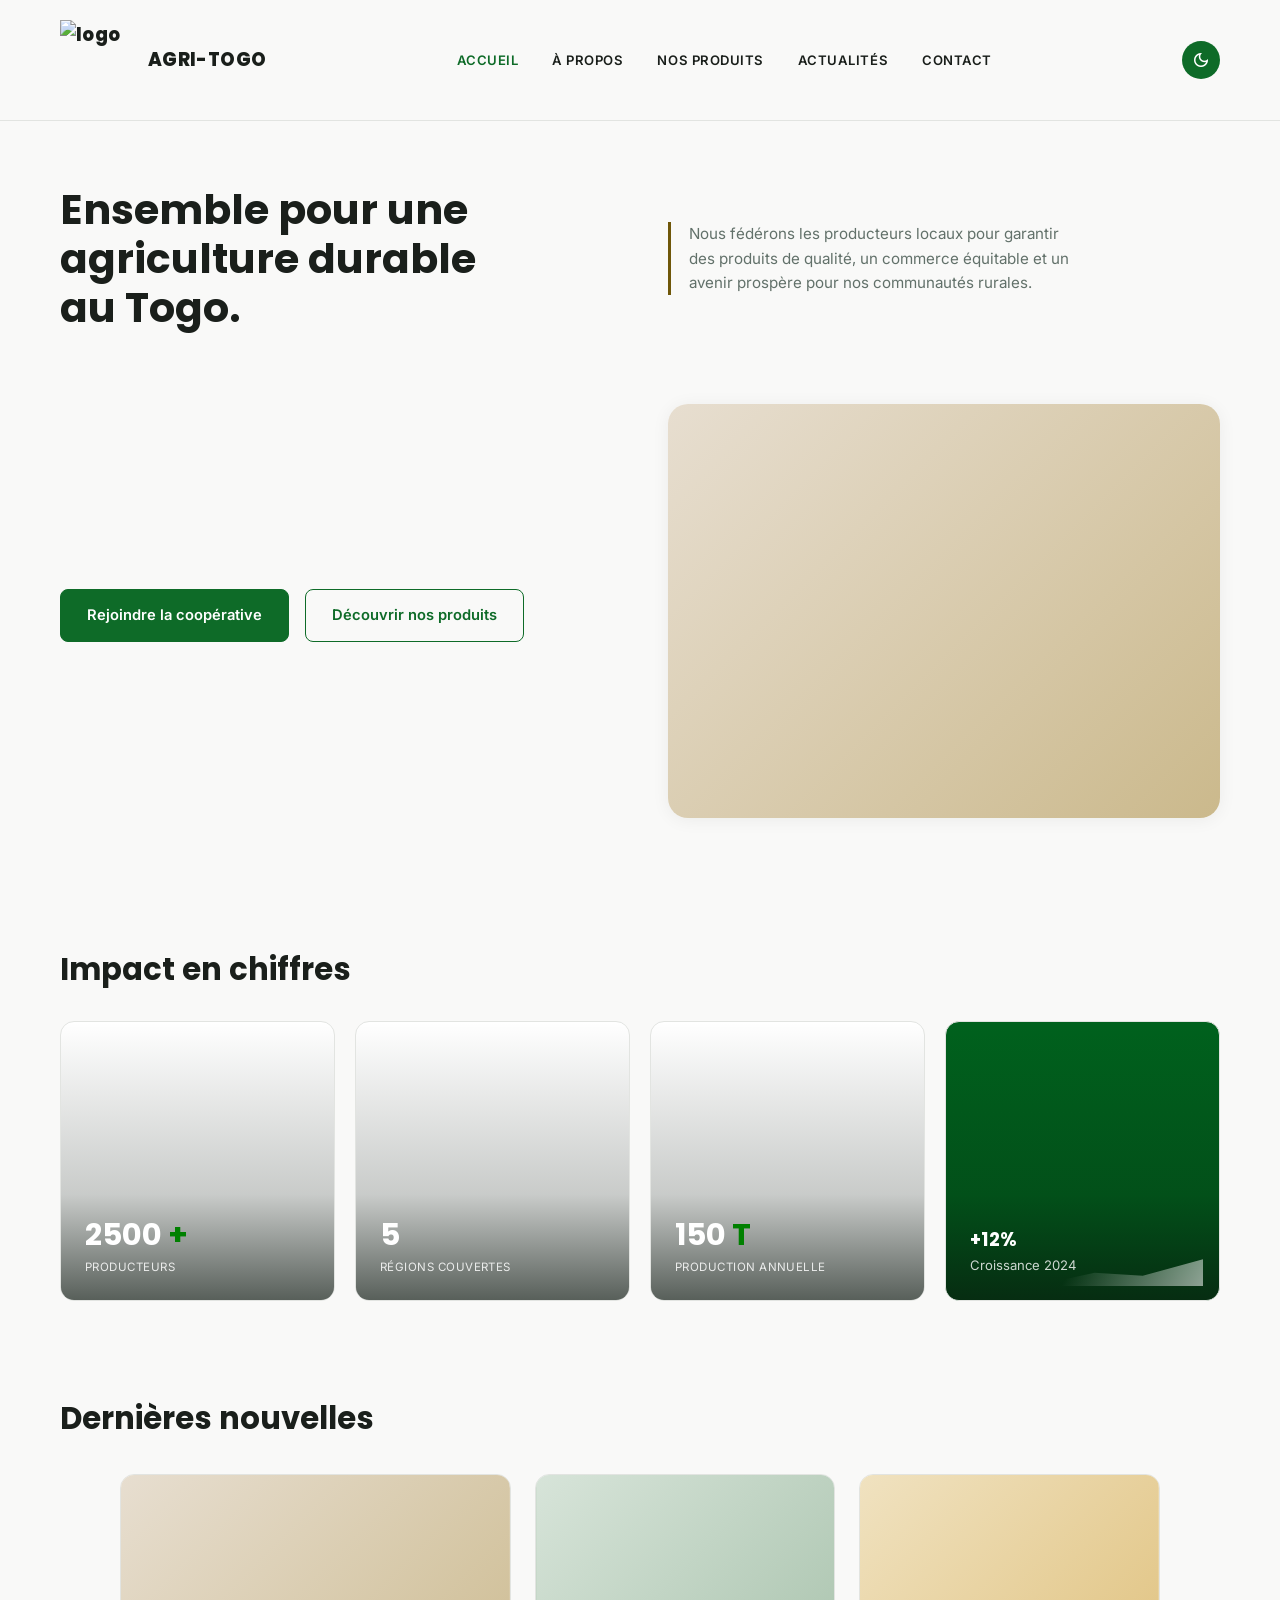
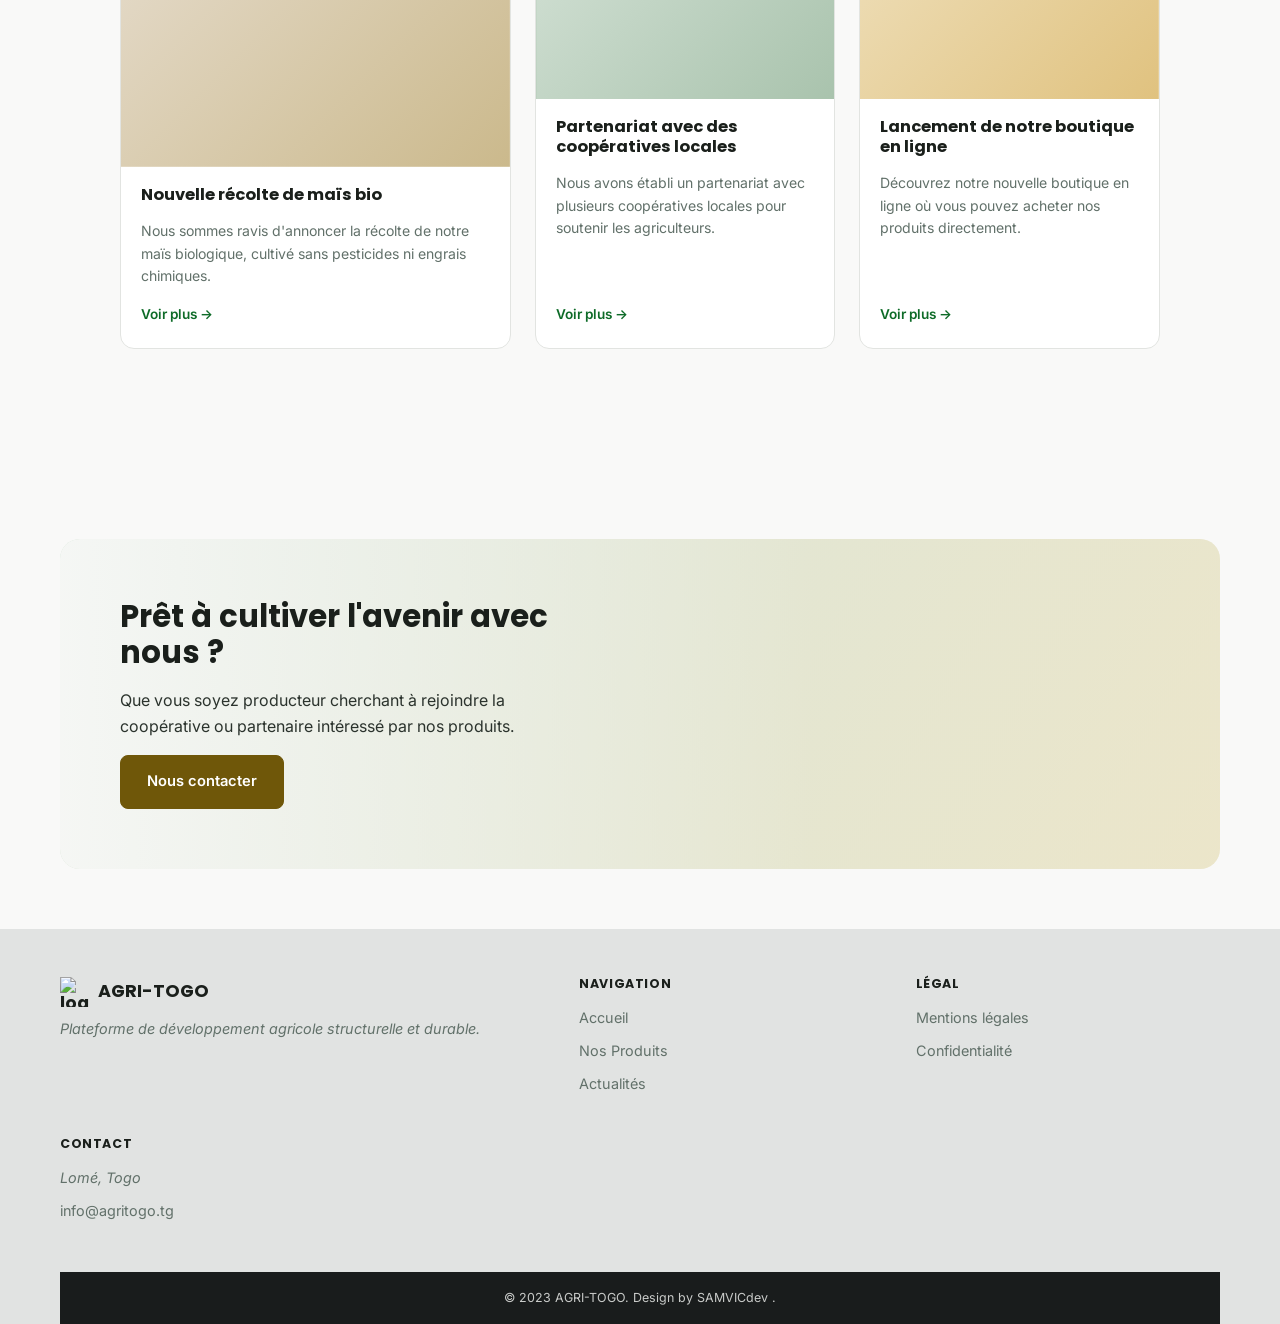
==== agro/index.html @ 9b7e731a "Initial commit" ====
<!DOCTYPE html>
<html lang="fr">
<head>
    <link rel="stylesheet" href="https://fonts.googleapis.com/css2?family=Material+Symbols+Outlined" />
    <meta charset="UTF-8">
    <meta name="viewport" content="width=device-width, initial-scale=1.0">
    <meta name="description" content="AGRI-TOGO fédère les producteurs locaux du Togo pour une agriculture durable : produits de qualité, commerce équitable et avenir prospère pour les communautés rurales.">
    <link rel="icon" type="image/png" href="https://i.ibb.co/DyLKf9x/image.png">
    <title style="color:green">Accueil - AGRI-TOGO</title>
    <link rel="stylesheet" href="style.css">
</head>
<body class="page-accueil">
    <!-- En-tête avec navigation -->
    <header class="en-tete">

        <div class="logo">  <img src="https://i.ibb.co/DyLKf9x/image.png" alt="logo" width="80px" height="80px">AGRI-TOGO</div>
        <button class="bouton-burger" id="bouton-burger" type="button" aria-label="Ouvrir le menu" aria-expanded="false" aria-controls="navigation-principale">
            <span class="ligne-burger"></span>
            <span class="ligne-burger"></span>
            <span class="ligne-burger"></span>
        </button>
        <nav class="navigation" id="navigation-principale">
            <ul>
                <li><a href="index.html">ACCUEIL</a></li>
                <li><a href="apropos.html">À PROPOS</a></li>
                <li><a href="produit.html">NOS PRODUITS</a></li>
                <li><a href="actualite.html">ACTUALITÉS</a></li>
                <li><a href="contact.html">CONTACT</a></li>
            </ul>
        </nav>
        <button class="bouton-theme" id="bouton-theme" type="button" aria-label="Activer le mode sombre">
            <span class="material-symbols-outlined" aria-hidden="true">dark_mode</span>
        </button>
        
    </header>

    <main>
        <!-- Section principale -->
        <section class="section-principale">
            <h1>Ensemble pour une <strong style="color:rgba(3, 221, 130, 0.823)1;">agriculture</strong> durable au Togo.</h1>
            <p>Nous fédérons les producteurs locaux pour garantir des produits de qualité, un commerce équitable et un avenir prospère pour nos communautés rurales.</p>
            <div class="groupe-boutons">
                <a href="apropos.html" class="bouton">Rejoindre la coopérative</a>
                <a href="produit.html" class="bouton">Découvrir nos produits</a>
            </div>
            <!-- Image: agriculteur dans un champ -->
        </section>

        <!-- Section chiffres clés -->
        <section class="section-chiffres reveal">
            <h2>Impact en chiffres</h2>
            <div class="grille-chiffres">
                <div class="carte-chiffre">
                    <h3>2500 <strong style="color: green;">+</strong></h3>
                    <p>Producteurs</p>
                </div>
                <div class="carte-chiffre">
                    <h3>5</h3>
                    <p>Régions Couvertes</p>
                </div>
                <div class="carte-chiffre">
                    <h3>150 <strong style="color: green;">T</strong></h3>
                    <p>Production Annuelle</p>
                </div>
                <div class="carte-chiffre">
                    <h3>+12%</h3>
                    <p>Croissance 2024</p>
                </div>
            </div>
        </section>

        <!-- Section actualités -->
        <section class="section-actualites reveal">
            <h2>Dernières nouvelles</h2>
            <div class="grille-actualites">
                <div class="carte-actualite">
                    <!-- Image: récolte de maïs -->
                    <h3>Nouvelle récolte de maïs bio</h3>
                    <p>Nous sommes ravis d'annoncer la récolte de notre maïs biologique, cultivé sans pesticides ni engrais chimiques.</p>
                    <a href="actualite.html" class="lien">Voir plus →</a>
                </div>
                <div class="carte-actualite">
                    <!-- Image: partenariat -->
                    <h3>Partenariat avec des coopératives locales</h3>
                    <p>Nous avons établi un partenariat avec plusieurs coopératives locales pour soutenir les agriculteurs.</p>
                    <a href="actualite.html" class="lien">Voir plus →</a>
                </div>
                <div class="carte-actualite">
                    <!-- Image: boutique en ligne -->
                    <h3>Lancement de notre boutique en ligne</h3>
                    <p>Découvrez notre nouvelle boutique en ligne où vous pouvez acheter nos produits directement.</p>
                    <a href="actualite.html" class="lien">Voir plus →</a>
                </div>
            </div>
        </section>

        <!-- Section appel à l'action -->
        <section class="section-cta reveal">
            <h2>Prêt à cultiver l'avenir avec nous ?</h2>
            <p>Que vous soyez producteur cherchant à rejoindre la coopérative ou partenaire intéressé par nos produits.</p>
            <a href="contact.html" class="bouton">Nous contacter</a>
            <!-- Image: fond agricole -->
        </section>
    </main>

    <!-- Pied de page -->
    <footer class="pied-de-page">
        <div class="grille-footer">
            <div class="colonne-footer">
                <h3><img src="https://i.ibb.co/DyLKf9x/image.png" alt="logo AGRI-TOGO" width="30" height="30">AGRI-TOGO</h3>
                <p>Plateforme de développement agricole structurelle et durable.</p>
            </div>
            <div class="colonne-footer">
                <h4>NAVIGATION</h4>
                <a href="index.html">Accueil</a>
                <a href="produit.html">Nos Produits</a>
                <a href="actualite.html">Actualités</a>
            </div>
            <div class="colonne-footer">
                <h4>LÉGAL</h4>
                <a href="#">Mentions légales</a>
                <a href="#">Confidentialité</a>
            </div>
            <div class="colonne-footer">
                <h4>CONTACT</h4>
                <p>Lomé, Togo</p>
                <a href="mailto:info@agritogo.tg">info@agritogo.tg</a>
            </div>
        </div>
        <p class="copyright">© 2023 AGRI-TOGO. Design by SAMVICdev .</p>
    </footer>

    <script src="js/script.js"></script>

</body>
</html>
---- agro/style.css ----
/* ==========================================================================
   AGRI-TOGO — Feuille de style principale
   --------------------------------------------------------------------------
   Basée sur les 5 gabarits HTML fournis (index, apropos, produit,
   actualite, contact) et calée fidèlement sur les maquettes images
   fournies en référence.

   Sommaire :
   1. Polices & variables de design
   2. Réinitialisation & base
   3. Composants partagés (en-tête, navigation, boutons, pied de page)
   4. Page Accueil
   5. Page À propos
   6. Page Nos produits
   7. Page Actualités
   8. Page Contact
   9. Media queries (responsive)
   10. Filtres produits (interaction JavaScript)

   NOTE SUR LES IMAGES :
   Les fichiers HTML fournis ne contiennent que des commentaires du type
   <!-- Image: champs de maïs --> à l'emplacement des photos (aucune balise
   <img> ni div dédiée n'existe dans le HTML d'origine). Pour rester fidèle
   au HTML fourni (sans y ajouter de nouvelles balises), chaque zone photo
   est donc réservée ici en CSS pur via ::before / background-image sur le
   conteneur existant. Chaque règle est commentée avec le nom de fichier
   suggéré : il suffit de déposer vos photos dans un dossier /images à la
   racine du site et de les nommer comme indiqué (ou d'adapter le chemin)
   pour qu'elles apparaissent automatiquement. Tant que le fichier n'existe
   pas, un dégradé de secours (couleurs de la charte) s'affiche à la place,
   donc aucune erreur ni image cassée visible pour l'utilisateur.
   ========================================================================== */


/* ==========================================================================
   1. POLICES & VARIABLES DE DESIGN
   ========================================================================== */

@import url('https://fonts.googleapis.com/css2?family=Poppins:wght@500;600;700;800&family=Inter:wght@400;500;600;700&display=swap');

:root {
  /* Couleurs principales (échantillonnées sur les maquettes) */
  --vert-primaire: #0E6B28;      /* boutons pleins, liens actifs, logo, prix */
  --vert-primaire-hover: #0A5420;
  --vert-fonce: #00611D;         /* cartes "Croissance 2024", "À Venir", "Solidarité" */
  --vert-clair-fond: #EAF3EC;    /* fonds teintés (bandeaux d'intro) */
  --vert-texte-clair: #E7F3EA;

  --jaune-accent: #FEC719;       /* badges "Qualité certifiée", étiquettes, carte "Équité" */
  --jaune-texte: #7A5B00;

  --brun-cta: #6F5709;           /* bouton CTA sur photo (accueil) */
  --brun-texte: #8A6D1D;         /* libellés "Région des Plateaux", "Saisonnière" */

  --fond-creme: #F9F9F8;         /* fond général clair */
  --fond-gris: #EDEEED;          /* sections alternées (valeurs, etc.) */
  --fond-gris-footer: #E1E3E2;   /* pied de page */
  --noir-pied: #191C1C;          /* barre de copyright */

  --texte-fonce: #1A1F1B;
  --texte-gris: #62716A;
  --texte-gris-clair: #94A099;
  --blanc: #FFFFFF;
  --surface: #FFFFFF;   /* fond des cartes & surfaces (distinct de --blanc, le blanc texte) */

  --bordure: #E2E4E1;
  --bordure-fonce: #D3D6D2;

  /* Typographie */
  --police-titres: 'Poppins', 'Segoe UI', sans-serif;
  --police-texte: 'Inter', 'Segoe UI', sans-serif;

  /* Rayons & ombres */
  --rayon-s: 8px;
  --rayon-m: 14px;
  --rayon-l: 20px;
  --ombre-carte: 0 2px 18px rgba(20, 30, 22, 0.06);
  --ombre-flottante: 0 20px 45px rgba(20, 30, 22, 0.16);

  /* Largeur de mise en page */
  --largeur-max: 1240px;
}

/* Mode sombre : les mêmes variables sont surchargées pour inverser les
   surfaces. --blanc reste le blanc du texte (boutons, badges) ; c'est
   --surface qui devient sombre (cartes, formulaire, filtres). Le thème est
   piloté par l'attribut data-theme="sombre" sur <html> (voir js/script.js). */
html[data-theme="sombre"] {
  --vert-primaire: #4CB77A;
  --vert-primaire-hover: #5DC98B;
  --vert-fonce: #3E9E63;
  --vert-clair-fond: #1B2A1F;
  --vert-texte-clair: #D9EFE0;

  --jaune-accent: #FEC719;
  --jaune-texte: #E6CD7A;

  --brun-cta: #D9B64A;
  --brun-texte: #DCBE63;

  --fond-creme: #121614;
  --fond-gris: #1B201D;
  --fond-gris-footer: #171B19;
  --noir-pied: #0A0D0C;

  --texte-fonce: #E7ECE8;
  --texte-gris: #A8B3AC;
  --texte-gris-clair: #7D8882;

  --surface: #1F2522;
  --bordure: #2C332F;
  --bordure-fonce: #3B433E;

  --ombre-carte: 0 2px 18px rgba(0, 0, 0, 0.45);
  --ombre-flottante: 0 20px 45px rgba(0, 0, 0, 0.55);
}

/* ==========================================================================
   2. RÉINITIALISATION & BASE
   ========================================================================== */

* {
  box-sizing: border-box;
}

html {
  scroll-behavior: smooth;
}

body {
  margin: 0;
  font-family: var(--police-texte);
  color: var(--texte-fonce);
  background-color: var(--fond-creme);
  line-height: 1.6;
  -webkit-font-smoothing: antialiased;
}

h1, h2, h3, h4, h5 {
  font-family: var(--police-titres);
  font-weight: 700;
  line-height: 1.2;
  margin: 0 0 16px;
  color: var(--texte-fonce);
}

h1 { font-size: clamp(2rem, 3.2vw, 2.75rem); }
h2 { font-size: clamp(1.6rem, 2.4vw, 2.1rem); }
h3 { font-size: 1.15rem; }
h4 { font-size: 1rem; }

p {
  margin: 0 0 16px;
  color: var(--texte-gris);
}

a {
  color: inherit;
  text-decoration: none;
}

ul {
  list-style: none;
  margin: 0;
  padding: 0;
}

img {
  max-width: 100%;
  display: block;
}

button {
  font-family: var(--police-texte);
  cursor: pointer;
}

input, select, textarea {
  font-family: var(--police-texte);
}

main {
  overflow-x: hidden;
}

/* Bloc générique centré, réutilisé par toutes les sections */
.section-principale,
.section-chiffres,
.section-actualites,
.section-cta,
.section-apropos,
.section-mission,
.section-vision,
.section-valeurs,
.section-zones,
.section-equipe,
.section-produits,
.filtres,
.grille-produits,
.section-contact,
.section-contact-contenu,
.grille-actualites,
.article-une,
.section-newsletter,
.section-evenements,
.section-carrousel,
.pied-de-page {
  padding-left: 60px;
  padding-right: 60px;
}


/* ==========================================================================
   3. COMPOSANTS PARTAGÉS
   ========================================================================== */

/* ---- En-tête / Navigation ---- */

.en-tete {
  display: flex;
  align-items: center;
  justify-content: space-between;
  padding: 20px 60px;
  background-color: var(--fond-creme);
  border-bottom: 1px solid var(--bordure);
  position: sticky;
  top: 0;
  z-index: 100;
}

.logo {
 
  font-family: var(--police-titres);
  font-weight: 800;
  font-size: 1.15rem;
  letter-spacing: 0.02em;
  color: var(--texte-fonce);
  display: flex;
  align-items: center;
  gap: 8px;
}

.navigation ul {
  display: flex;
  align-items: center;
  gap: 34px;
  flex-wrap: wrap;
}

.navigation a {
  font-size: 0.82rem;
  font-weight: 600;
  letter-spacing: 0.04em;
  text-transform: uppercase;
  color: var(--texte-fonce);
  transition: color 0.15s ease;
}

.navigation a:hover {
  color: var(--vert-primaire);
}

/* La page courante est mise en avant en vert (1er lien de la nav
   correspondant à la page active), déduite du gabarit HTML de chaque page */
body.page-accueil .navigation a[href="index.html"],
body.page-apropos .navigation a[href="apropos.html"],
body.page-produit .navigation a[href="produit.html"],
body.page-actualite .navigation a[href="actualite.html"],
body.page-contact .navigation a[href="contact.html"] {
  color: var(--vert-primaire);
}

/* Icône "person" en pastille verte, en haut à droite */
.en-tete > .material-symbols-outlined {
  width: 38px;
  height: 38px;
  display: flex;
  align-items: center;
  justify-content: center;
  background-color: var(--vert-primaire);
  color: var(--blanc);
  border-radius: 50%;
  font-size: 20px;
  flex-shrink: 0;
}

/* Bouton de bascule mode sombre / clair (icône lune ou soleil) */
.bouton-theme {
  width: 38px;
  height: 38px;
  padding: 0;
  display: flex;
  align-items: center;
  justify-content: center;
  border: none;
  border-radius: 50%;
  background-color: var(--vert-primaire);
  color: var(--blanc);
  cursor: pointer;
  transition: background-color 0.2s ease, transform 0.2s ease;
}

.bouton-theme:hover {
  background-color: var(--vert-primaire-hover);
}

.bouton-theme:focus-visible {
  outline: 2px solid var(--jaune-accent);
  outline-offset: 2px;
}

.bouton-theme .material-symbols-outlined {
  font-size: 20px;
}

/* ---- Bouton hamburger (menu mobile, affiché via la media query 640px) ---- */
.bouton-burger {
  display: none;
  flex-direction: column;
  justify-content: center;
  align-items: center;
  gap: 5px;
  width: 42px;
  height: 42px;
  padding: 0;
  background-color: var(--surface);
  border: 1.5px solid var(--bordure-fonce);
  border-radius: var(--rayon-s);
  flex-shrink: 0;
}

.bouton-burger:hover {
  border-color: var(--vert-primaire);
}

.bouton-burger:focus-visible {
  outline: 2px solid var(--vert-primaire);
  outline-offset: 2px;
}

/* Les trois barres du hamburger */
.ligne-burger {
  display: block;
  width: 20px;
  height: 2px;
  border-radius: 2px;
  background-color: var(--texte-fonce);
  transition: transform 0.22s ease, opacity 0.22s ease;
}

/* Transformation en croix (X) quand le menu est ouvert */
.en-tete.menu-ouvert .bouton-burger .ligne-burger:nth-child(1) {
  transform: translateY(7px) rotate(45deg);
}

.en-tete.menu-ouvert .bouton-burger .ligne-burger:nth-child(2) {
  opacity: 0;
}

.en-tete.menu-ouvert .bouton-burger .ligne-burger:nth-child(3) {
  transform: translateY(-7px) rotate(-45deg);
}

/* ---- Boutons ---- */

.bouton {
  display: inline-flex;
  align-items: center;
  justify-content: center;
  gap: 8px;
  padding: 14px 26px;
  border: 1.5px solid var(--vert-primaire);
  border-radius: var(--rayon-s);
  background-color: var(--vert-primaire);
  color: var(--blanc);
  font-weight: 600;
  font-size: 0.92rem;
  white-space: nowrap;
  transition: background-color 0.15s ease, color 0.15s ease, transform 0.15s ease;
}

.bouton:hover {
  background-color: var(--vert-primaire-hover);
  border-color: var(--vert-primaire-hover);
  transform: translateY(-1px);
}

.bouton .material-symbols-outlined {
  font-size: 18px;
}

/* Le 2e bouton d'un groupe (ex: "Découvrir nos produits") est en
   version contour, comme sur la maquette accueil */
.groupe-boutons .bouton:nth-child(2) {
  background-color: transparent;
  color: var(--vert-primaire);
}

.groupe-boutons .bouton:nth-child(2):hover {
  background-color: var(--vert-clair-fond);
}

/* ---- Pied de page ---- */

.pied-de-page {
  background-color: var(--fond-gris-footer);
  padding-top: 48px;
}

.grille-footer {
  max-width: var(--largeur-max);
  margin: 0 auto;
  display: grid;
  grid-template-columns: 1.6fr 1fr 1fr;
  gap: 32px;
  padding-bottom: 40px;
}

.colonne-footer h3 {
  font-size: 1.1rem;
  margin-bottom: 10px;
  display: flex;
  align-items: center;
  gap: 8px;
}

.colonne-footer > p {
  font-style: italic;
  color: var(--texte-gris);
  font-size: 0.9rem;
}

.colonne-footer h4 {
  font-size: 0.78rem;
  letter-spacing: 0.05em;
  color: var(--texte-fonce);
  margin-bottom: 14px;
}

.colonne-footer a,
.colonne-footer p {
  display: block;
  font-size: 0.9rem;
  color: var(--texte-gris);
  margin-bottom: 10px;
}

.colonne-footer a:hover {
  color: var(--vert-primaire);
}

.copyright {
  margin: 0;
  text-align: center;
  background-color: var(--noir-pied);
  color: #C9CBC9;
  font-size: 0.78rem;
  padding: 16px 20px;
}


/* ==========================================================================
   4. PAGE ACCUEIL (index.html)
   ========================================================================== */

/* ---- Hero ---- */
body.page-accueil .section-principale {
  display: grid;
  grid-template-columns: 1fr 1fr;
  gap: 56px;
  align-items: center;
  padding-top: 64px;
  padding-bottom: 64px;
}

body.page-accueil .section-principale h1 {
  max-width: 480px;
}

/* Met en avant le mot "agriculture" au sein du H1 — nécessite un <span>
   dans le HTML pour cibler précisément le mot ; à défaut, l'ensemble du
   titre reste en couleur sombre (aucune balise supplémentaire ajoutée). */

body.page-accueil .section-principale > p {
  max-width: 420px;
  padding-left: 18px;
  border-left: 3px solid var(--brun-cta);
  font-size: 0.95rem;
}

body.page-accueil .groupe-boutons {
  display: flex;
  gap: 16px;
  margin-top: 8px;
  flex-wrap: wrap;
}

/* Hero accueil : photo de groupe d'agriculteurs dans un champ de maïs
   -> image ImgBB fournie (IMG-01) */
body.page-accueil .section-principale::after {
  content: "";
  display: block;
  aspect-ratio: 4 / 3;
  border-radius: var(--rayon-l);
  
  background-image: url("https://i.ibb.co/RkVCVWxy/image.png"),
    linear-gradient(135deg, #e7ded0, #cbb98c);
  background-size: cover;
  background-position: center;
  box-shadow: var(--ombre-carte);
}

/* ---- Impact en chiffres ---- */
body.page-accueil .section-chiffres {
  padding-top: 70px;
  padding-bottom: 20px;
}

body.page-accueil .section-chiffres h2 {
  margin-bottom: 4px;
}

body.page-accueil .grille-chiffres {
  display: grid;
  grid-template-columns: repeat(4, 1fr);
  gap: 20px;
  margin-top: 32px;
}

.carte-chiffre {
  background-color: var(--surface);
  border: 1px solid var(--bordure);
  border-radius: var(--rayon-m);
  padding: 24px;
}

.carte-chiffre h3 {
  font-size: 1.9rem;
  margin-bottom: 4px;
}

.carte-chiffre p {
  font-size: 0.72rem;
  letter-spacing: 0.04em;
  color: var(--texte-gris-clair);
  margin: 0;
  text-transform: uppercase;
}

/* 4e carte (Croissance 2024) mise en avant en vert foncé, comme sur la
   maquette, avec un mini graphique décoratif en bas de carte */
body.page-accueil .carte-chiffre:last-child {
  background-color: var(--vert-fonce);
  color: var(--blanc);
  position: relative;
  overflow: hidden;
  min-height: 280px;
}

body.page-accueil .carte-chiffre:last-child h3 {
  font-size: 1.15rem;
  color: var(--blanc);
}

body.page-accueil .carte-chiffre:last-child p {
  color: rgba(255, 255, 255, 0.8);
  text-transform: none;
  letter-spacing: normal;
  font-size: 0.82rem;
}

/* Courbe décorative représentant la croissance (générée en CSS, sans image) */
body.page-accueil .carte-chiffre:last-child::after {
  content: "";
  position: absolute;
  left: 16px;
  right: 16px;
  bottom: 14px;
  height: 30px;
  background: linear-gradient(120deg, transparent 0%, transparent 45%, rgba(255,255,255,0.55) 100%);
  clip-path: polygon(0% 100%, 15% 80%, 35% 90%, 55% 55%, 75% 65%, 100% 10%, 100% 100%);
}

/* Photos/vidéos de fond dans les 4 cartes "Impact en chiffres". Les cartes
   sont volontairement hautes : le texte est placé en bas de la carte, et un
   dégradé sombre en bas garantit sa lisibilité par-dessus le média de fond.
   Les images actuelles sont des emplacements provisoires : les vidéos et
   images définitives fournies par le client seront insérées dans l'ordre. */
body.page-accueil .carte-chiffre {
  position: relative;
  overflow: hidden;
  min-height: 280px;
  background-size: cover;
  background-position: center;
  display: flex;
  flex-direction: column;
  justify-content: flex-end;
  color: var(--blanc);
}

/* Dégradé de couleur en bas de la carte : sombre en bas (texte lisible),
   puis transparent vers le haut pour laisser voir le média de fond.
   Intensité volontairement légère : la photo reste bien visible, seul le
   bas (zone du texte) est assombri juste ce qu'il faut. */
body.page-accueil .carte-chiffre::before {
  content: "";
  position: absolute;
  inset: 0;
  background: linear-gradient(180deg, rgba(9, 20, 12, 0) 0%, rgba(9, 20, 12, 0.22) 62%, rgba(9, 20, 12, 0.68) 100%);
  z-index: 0;
}

body.page-accueil .carte-chiffre h3,
body.page-accueil .carte-chiffre p {
  position: relative;
  z-index: 1;
}

/* Le H3 hérite de la couleur sombre de la règle de base h1…h5 : on force
   le blanc ici pour que les chiffres restent lisibles sur le dégradé */
body.page-accueil .carte-chiffre h3 {
  color: var(--blanc);
}

body.page-accueil .carte-chiffre p {
  color: rgba(255, 255, 255, 0.85);
}

body.page-accueil .carte-chiffre:nth-child(1) {
  background-image: url("https://res.cloudinary.com/ohiqyayo/image/upload/v1786214859/5373715a-483d-405f-8bee-d983245af6c4.png"); /* producteurs (image hébergée fournie) */
}

body.page-accueil .carte-chiffre:nth-child(2) {
  background-image: url("https://i.ibb.co/MDfyNgTG/image.png"); /* carte du Togo */
}

body.page-accueil .carte-chiffre:nth-child(3) {
  background-image: url("https://i.ibb.co/qFJ75xhw/image.png"); /* moisson */
}

body.page-accueil .carte-chiffre:nth-child(4) {
  background-image: url("https://res.cloudinary.com/ohiqyayo/image/upload/v1786213928/6b1f461a-a224-43b2-ba84-52c5303ae00f.png"); /* croissance 2024 (image hébergée fournie) */
}

/* ---- Dernières nouvelles (accueil) ---- */
body.page-accueil .section-actualites {
  padding-top: 80px;
  padding-bottom: 30px;
}

body.page-accueil .section-actualites h2 {
  margin-bottom: 26px;
}

body.page-accueil .grille-actualites {
  display: grid;
  grid-template-columns: 1.3fr 1fr 1fr;
  gap: 24px;
}

body.page-accueil .carte-actualite {
  background-color: var(--surface);
  border: 1px solid var(--bordure);
  border-radius: var(--rayon-m);
  overflow: hidden;
  display: flex;
  flex-direction: column;
}

/* Réserve pour les 3 photos d'actualité :
   1) images/actu-recolte-mais-mains.jpg
   2) images/actu-partenariat-cooperatives.jpg
   3) images/actu-boutique-en-ligne.jpg */
body.page-accueil .carte-actualite::before {
  content: "";
  display: block;
  aspect-ratio: 4 / 3;
  background: linear-gradient(135deg, #e7ded0, #cbb98c);
}
  
body.page-accueil .carte-actualite:nth-child(1)::before {
  /* Photo ImgBB fournie (IMG-02) : nouvelle récolte de maïs bio */
  background-image: url("https://i.ibb.co/CKHDk0Q3/image.png"),
    linear-gradient(135deg, #e7ded0, #cbb98c);
  background-size: cover;
  background-position: center;
}
body.page-accueil .carte-actualite:nth-child(2)::before {
  /* Photo ImgBB fournie (IMG-03) : partenariat avec des coopératives locales */
  background-image: url("https://i.ibb.co/p6Z9r0mQ/image.png"), linear-gradient(135deg, #d7e4d9, #a9c3ad);
  background-size: cover;
  background-position: center;
}
body.page-accueil .carte-actualite:nth-child(3)::before {
  /* Photo ImgBB fournie (IMG-04) : lancement de la boutique en ligne */
  background-image: url("https://i.ibb.co/QvkfHH61/image.png"), linear-gradient(135deg, #f0e2c0, #e0c27f);
  background-size: cover;
  background-position: center;
}

body.page-accueil .carte-actualite h3,
body.page-accueil .carte-actualite p,
body.page-accueil .carte-actualite a {
  margin-left: 20px;
  margin-right: 20px;
}

body.page-accueil .carte-actualite h3 {
  margin-top: 18px;
  font-size: 1.02rem;
}

body.page-accueil .carte-actualite p {
  font-size: 0.88rem;
}

body.page-accueil .carte-actualite a.lien {
  color: var(--vert-primaire);
  font-weight: 600;
  font-size: 0.85rem;
  margin-bottom: 22px;
  margin-top: auto;
}

/* ---- Appel à l'action (bannière photo) ---- */
body.page-accueil .section-cta {
  margin: 90px 60px 60px;
  padding: 60px;
  border-radius: var(--rayon-l);
  position: relative;
  overflow: hidden;
  color: var(--texte-fonce);
  min-height: 320px;
  display: flex;
  flex-direction: column;
  justify-content: center;
}

body.page-accueil .section-cta h2,
body.page-accueil .section-cta p {
  max-width: 460px;
  position: relative;
  z-index: 1;
}

body.page-accueil .section-cta p {
  color: #2b332d;
}

/* Réserve pour : photo de tracteur labourant un champ
   -> fichier suggéré : images/cta-tracteur-champ.jpg */
body.page-accueil .section-cta::before {
  content: "";
  position: absolute;
  inset: 0;
  /* Photo ImgBB fournie (IMG-05) : bannière appel à l'action */
  background-image: url("https://i.ibb.co/W4C3m7Yn/image.png"),
    linear-gradient(120deg, #cfe0d2, #e7dfba);
  background-size: cover;
  background-position: center;
  z-index: 0;
}

body.page-accueil .section-cta::after {
  content: "";
  position: absolute;
  inset: 0;
  background: linear-gradient(90deg, rgba(249,249,248,0.9) 0%, rgba(249,249,248,0.25) 65%);
  z-index: 0;
}

body.page-accueil .section-cta a.bouton {
  position: relative;
  z-index: 1;
  width: fit-content;
  background-color: var(--brun-cta);
  border-color: var(--brun-cta);
}

body.page-accueil .section-cta a.bouton:hover {
  background-color: #584401;
}


/*  5. PAGE À PROPOS (apropos.html)*/

/* ---- Hero introductif ---- */
body.page-apropos .section-apropos {
  position: relative;
  text-align: center;
  padding-top: 110px;
  padding-bottom: 90px;
  color: var(--texte-fonce);
  overflow: hidden;
}

body.page-apropos .section-apropos h1,
body.page-apropos .section-apropos p {
  position: relative;
  z-index: 1;
  max-width: 640px;
  margin-left: auto;
  margin-right: auto;
}

body.page-apropos .section-apropos p {
  color: #3c453e;
}

/* Réserve pour : vue aérienne de paysage agricole togolais
   -> fichier suggéré : images/apropos-hero-paysage.jpg */
body.page-apropos .section-apropos::before {
  content: "";
  position: absolute;
  inset: 0;
  /* Photo ImgBB fournie (IMG-06) : hero page À propos */
  background-image: url("https://i.ibb.co/Kz8Cht50/image.png"),
    linear-gradient(180deg, #dfe8dd 0%, #f9f9f8 90%);
  background-size: cover;
  background-position: center;
  opacity: 0.9;
}

body.page-apropos .section-apropos::after {
  content: "";
  position: absolute;
  inset: 0;
  background: linear-gradient(180deg, rgba(249,249,248,0.15) 0%, rgba(249,249,248,1) 92%);
}

/* ---- Notre Mission ---- */
body.page-apropos .section-mission {
  padding-top: 60px;
  padding-bottom: 70px;
}

.contenu-mission {
  max-width: var(--largeur-max);
  margin: 0 auto;
  display: grid;
  grid-template-columns: 0.85fr 1fr;
  gap: 56px;
  align-items: center;
}

/* Réserve pour : portrait d'un agriculteur dans son champ
   -> fichier suggéré : images/apropos-portrait-agriculteur.jpg */
.contenu-mission::before {
  content: "";
  order: -1;
  display: block;
  aspect-ratio: 3 / 4;
  border-radius: var(--rayon-m);
  background-image: url("https://i.ibb.co/VckzqwNW/image.png"),
    linear-gradient(160deg, #cfe0d0, #94b48f);
  background-size: cover;
  background-position: center top;
  box-shadow: var(--ombre-carte);
}

.contenu-mission h2 {
  color: var(--vert-primaire);
}

.statistiques-mission {
  display: flex;
  gap: 48px;
  margin-top: 28px;
  padding-top: 24px;
  border-top: 1px solid var(--bordure);
}

.statistique h3 {
  font-size: 1.9rem;
  margin-bottom: 2px;
}

.statistique:nth-child(1) h3 { color: var(--vert-primaire); }
.statistique:nth-child(2) h3 { color: var(--brun-texte); }

.statistique p {
  font-size: 0.72rem;
  letter-spacing: 0.04em;
  text-transform: uppercase;
  color: var(--texte-gris-clair);
  margin: 0;
}

/* ---- Notre Vision ---- */
body.page-apropos .section-vision {
  background-color: var(--vert-clair-fond);
  padding-top: 70px;
  padding-bottom: 80px;
  text-align: center;
}

body.page-apropos .section-vision h2 {
  color: var(--vert-primaire);
  margin-bottom: 14px;
}

body.page-apropos .section-vision .accroche-vision {
  max-width: 640px;
  margin: 0 auto 34px;
  font-family: var(--police-titres);
  font-weight: 600;
  font-size: 1.15rem;
  color: var(--texte-fonce);
  line-height: 1.5;
}

.contenu-vision {
  max-width: 780px;
  margin: 0 auto;
  display: flex;
  flex-direction: column;
  gap: 18px;
  text-align: left;
}

.contenu-vision p {
  font-size: 0.95rem;
  padding-left: 20px;
  border-left: 3px solid var(--vert-primaire);
}

/* Liste des axes de la plateforme (Vision) */
.liste-vision {
  list-style: none;
  margin: 0;
  padding: 0;
  display: flex;
  flex-direction: column;
  gap: 12px;
}

.liste-vision li {
  position: relative;
  padding-left: 28px;
  font-size: 0.95rem;
  color: var(--texte-gris);
}

.liste-vision li::before {
  content: "";
  position: absolute;
  left: 0;
  top: 7px;
  width: 14px;
  height: 14px;
  border-radius: 4px;
  background: linear-gradient(135deg, var(--vert-primaire), var(--vert-fonce));
}

.liste-vision li strong {
  color: var(--texte-fonce);
}

/* ---- L'Équipe ---- */
body.page-apropos .section-equipe {
  padding-top: 80px;
  padding-bottom: 90px;
  text-align: center;
}

body.page-apropos .section-equipe h2 {
  margin-bottom: 10px;
}

body.page-apropos .section-equipe .intro-equipe {
  max-width: 560px;
  margin: 0 auto 44px;
}

.grille-equipe {
  max-width: 860px;
  margin: 0 auto;
  display: grid;
  grid-template-columns: repeat(2, 1fr);
  gap: 24px;
}

.carte-membre {
  background-color: var(--surface);
  border: 1px solid var(--bordure);
  border-radius: var(--rayon-m);
  overflow: hidden;
  text-align: center;
  padding-bottom: 24px;
}

/* Réserve pour la photo du membre : tant que le lien n'est pas fourni,
   un dégradé de la charte s'affiche avec une icône "person" au centre.
   Pour intégrer une photo : remplacer le contenu du .photo-membre par
   <img src="URL_HERBERGEE" alt="Prénom Nom"> (voir apropos.html). */
.photo-membre {
  aspect-ratio: 1 / 1;
  background: linear-gradient(135deg, #dbe6dc, #a9c0ab);
  display: flex;
  align-items: center;
  justify-content: center;
}

.photo-membre .material-symbols-outlined {
  font-size: 56px;
  color: rgba(255, 255, 255, 0.85);
}

.photo-membre img {
  width: 100%;
  height: 100%;
  object-fit: cover;
  display: block;
}

.carte-membre h3 {
  margin: 18px 16px 4px;
  font-size: 1.02rem;
}

.pseudo-membre {
  display: block;
  font-size: 0.82rem;
  font-weight: 600;
  color: var(--vert-primaire);
  margin-top: 2px;
}

.role-membre {
  margin: 0 16px 10px;
  font-size: 0.85rem;
  color: var(--vert-primaire);
  font-weight: 700;
}

.profil-membre {
  margin: 0 16px 12px;
  font-size: 0.87rem;
  color: var(--texte-gris);
}

.lien-membre {
  margin: 0 16px;
  font-size: 0.8rem;
  font-weight: 600;
  color: var(--texte-fonce);
}

.conclusion-equipe {
  max-width: 620px;
  margin: 44px auto 0;
  font-family: var(--police-titres);
  font-weight: 600;
  font-size: 1.02rem;
  color: var(--texte-fonce);
}

/* ---- Nos Valeurs ---- */
body.page-apropos .section-valeurs {
  background-color: var(--fond-gris);
  padding-top: 70px;
  padding-bottom: 70px;
  text-align: center;
}

body.page-apropos .section-valeurs h2 {
  margin-bottom: 6px;
}

body.page-apropos .section-valeurs > p {
  max-width: 460px;
  margin: 0 auto;
}

.grille-valeurs {
  max-width: var(--largeur-max);
  margin: 40px auto 0;
  display: grid;
  grid-template-columns: repeat(4, 1fr);
  gap: 20px;
  text-align: left;
}

.carte-valeur {
  background-color: var(--surface);
  border-radius: var(--rayon-m);
  padding: 26px;
}

.carte-valeur .icone {
  display: inline-flex;
  align-items: center;
  justify-content: center;
  width: 42px;
  height: 42px;
  border-radius: 10px;
  background-color: var(--vert-clair-fond);
  color: var(--vert-primaire);
  font-size: 22px;
  margin-bottom: 16px;
}

.carte-valeur h4 {
  margin-bottom: 8px;
}

.carte-valeur p {
  font-size: 0.87rem;
  margin: 0;
}

/* Carte "Équité" en jaune, "Savoir-faire" en blanc, "Solidarité" en vert
   foncé — la grille prend une disposition 2 lignes / 2 colonnes comme sur
   la maquette (2e carte plus étroite, 4e carte plus large) */
.grille-valeurs .carte-valeur:nth-child(2) {
  background-color: var(--jaune-accent);
}

.grille-valeurs .carte-valeur:nth-child(2) .icone {
  background-color: rgba(255, 255, 255, 0.55);
  color: var(--jaune-texte);
}

.grille-valeurs .carte-valeur:nth-child(2) p {
  color: #5b4400;
}

.grille-valeurs .carte-valeur:nth-child(4) {
  background-color: var(--vert-fonce);
  color: var(--blanc);
  grid-column: span 2;
  display: flex;
  flex-direction: column;
  justify-content: center;
}

.grille-valeurs .carte-valeur:nth-child(4) .icone {
  background-color: rgba(255, 255, 255, 0.18);
  color: var(--blanc);
}

.grille-valeurs .carte-valeur:nth-child(4) h4,
.grille-valeurs .carte-valeur:nth-child(4) p {
  color: var(--blanc);
}

/* ---- Zones d'intervention ---- */
body.page-apropos .section-zones {
  padding-top: 80px;
  padding-bottom: 90px;
}

.section-zones {
  max-width: var(--largeur-max);
  margin: 0 auto;
}

body.page-apropos .section-zones {
  display: grid;
  grid-template-columns: 1fr 1fr;
  gap: 56px;
  align-items: center;
}

.liste-zones {
  margin: 20px 0 28px;
  display: flex;
  flex-direction: column;
  gap: 10px;
}

.liste-zones li {
  font-size: 0.82rem;
  letter-spacing: 0.03em;
  font-weight: 600;
  color: var(--texte-gris);
}

/* Réserve pour : carte du Togo avec marqueurs des zones d'intervention
   -> fichier suggéré : images/apropos-carte-zones-togo.jpg
   (si une carte interactive est préférée, remplacer ce bloc par un
   <iframe> comme sur la page Contact) */
body.page-apropos .section-zones::after {
  content: "";
  display: block;
  aspect-ratio: 4 / 3.4;
  border-radius: var(--rayon-m);
  background-image: url("https://i.ibb.co/MDfyNgTG/image.png"),
    linear-gradient(160deg, #c9e4cf, #9bcaa4);
  background-size: cover;
  background-position: center;
  box-shadow: var(--ombre-carte);
}


/* ==========================================================================
   6. PAGE NOS PRODUITS (produit.html)
   ========================================================================== */

body.page-produit .section-produits {
  text-align: center;
  background-color: var(--vert-clair-fond);
  padding-top: 70px;
  padding-bottom: 70px;
}

body.page-produit .section-produits > p:first-child {
  color: var(--vert-primaire);
  font-weight: 700;
  font-size: 0.75rem;
  letter-spacing: 0.08em;
  text-transform: uppercase;
  margin-bottom: 10px;
}

body.page-produit .section-produits h1 {
  margin-bottom: 14px;
}

body.page-produit .section-produits > p:last-child {
  max-width: 620px;
  margin: 0 auto;
}

/* ---- Filtres ---- */
.filtres {
  max-width: var(--largeur-max);
  margin: 0 auto;
  display: flex;
  gap: 12px;
  flex-wrap: wrap;
  padding-top: 32px;
  padding-bottom: 24px;
  border-bottom: 1px solid var(--bordure);
}

.bouton-filtre {
  padding: 10px 20px;
  border-radius: 999px;
  border: 1px solid var(--bordure-fonce);
  background-color: var(--surface);
  color: var(--texte-fonce);
  font-size: 0.85rem;
  font-weight: 600;
  transition: all 0.15s ease;
}

.bouton-filtre:hover {
  border-color: var(--vert-primaire);
}

.bouton-filtre.actif {
  background-color: var(--vert-primaire);
  border-color: var(--vert-primaire);
  color: var(--blanc);
}

/* ---- Grille produits ---- */
.grille-produits {
  max-width: var(--largeur-max);
  margin: 0 auto;
  display: grid;
  grid-template-columns: repeat(4, 1fr);
  gap: 22px;
  padding-top: 40px;
  padding-bottom: 70px;
}

.carte-produit {
  background-color: var(--surface);
  border: 1px solid var(--bordure);
  border-radius: var(--rayon-m);
  overflow: hidden;
  position: relative;
}

/* Réserve pour les photos produits, une par carte, dans l'ordre du HTML :
   1) images/produit-mais-blanc.jpg
   2) images/produit-manioc-doux.jpg
   3) images/produit-ananas-victoria.jpg
   4) images/produit-gari-premium.jpg
   5) images/produit-riz-paddy.jpg */
.carte-produit::before {
  content: "";
  display: block;
  aspect-ratio: 1 / 0.85;
  background: linear-gradient(135deg, #e7ded0, #cbb98c);
}

.carte-produit:nth-child(1)::before {
  background-image: url("https://i.ibb.co/DF8DtT5/image.png"), linear-gradient(135deg, #f3dd8a, #d8b23f);
  background-size: cover; background-position: center;
}
.carte-produit:nth-child(2)::before {
  background-image: url("https://i.ibb.co/qY237bK3/image.png"), linear-gradient(135deg, #e4cfa8, #a9835a);
  background-size: cover; background-position: center;
}
.carte-produit:nth-child(3)::before {
  background-image: url("https://i.ibb.co/q3PncTKM/image.png"), linear-gradient(135deg, #fbe38a, #eab429);
  background-size: cover; background-position: center;
}
.carte-produit:nth-child(4)::before {
  background-image: url("https://i.ibb.co/1tJpF88x/image.png"), linear-gradient(135deg, #ede2c8, #cbb37c);
  background-size: cover; background-position: center;
}
.carte-produit:nth-child(5)::before {
  background-image: url("https://i.ibb.co/tf0mV5d/image.png"), linear-gradient(135deg, #e9d9a4, #c2a24d);
  background-size: cover; background-position: center;
}

.carte-produit .etiquette {
  position: absolute;
  top: 14px;
  right: 14px;
}

.carte-produit h3,
.carte-produit p,
.carte-produit .disponibilite {
  margin-left: 18px;
  margin-right: 18px;
}

.carte-produit h3 {
  margin-top: 16px;
  font-size: 1.05rem;
}

.carte-produit p {
  font-size: 0.85rem;
}

.carte-produit .disponibilite {
  font-size: 0.8rem;
  font-weight: 600;
  color: var(--texte-fonce);
  padding-bottom: 20px;
}

.carte-produit .disponibilite {
  color: var(--vert-primaire);
}

/* "Ananas Victoria" (3e carte) et "Riz Paddy" (5e carte) sont en
   disponibilité "Saisonnière" sur la maquette -> couleur brune */
.carte-produit:nth-child(3) .disponibilite,
.carte-produit:nth-child(5) .disponibilite {
  color: var(--brun-texte);
}

/* ---- Étiquette générique (utilisée sur produits + actualités) ---- */
.etiquette {
  display: inline-block;
  padding: 5px 12px;
  border-radius: 999px;
  background-color: var(--jaune-accent);
  color: #4a3900;
  font-size: 0.68rem;
  font-weight: 700;
  letter-spacing: 0.05em;
  text-transform: uppercase;
}


/* ==========================================================================
   7. PAGE ACTUALITÉS (actualite.html)
   ========================================================================== */

body.page-actualite .section-actualites {
  padding-top: 60px;
  padding-bottom: 30px;
}

body.page-actualite .section-actualites p {
  max-width: 560px;
}

/* ---- Article à la une ---- */
body.page-actualite .article-une {
  padding-top: 20px;
  padding-bottom: 90px;
}

.carte-article-une {
  position: relative;
  max-width: var(--largeur-max);
  margin: 0 auto;
  border-radius: var(--rayon-l);
  overflow: hidden;
  min-height: 400px;
  display: flex;
  align-items: center;
}

/* Réserve pour : photo de coopérateurs au coucher du soleil dans un
   champ de maïs récolté -> fichier suggéré : images/une-recolte-mais-coucher-soleil.jpg */
.carte-article-une::before {
  content: "";
  position: absolute;
  inset: 0;
  background-image: url("https://i.ibb.co/qFJ75xhw/image.png"),
    linear-gradient(120deg, #e8c98a, #b98a3f);
  background-size: cover;
  background-position: center;
}

.contenu-article-une {
  position: relative;
  z-index: 1;
  background-color: var(--surface);
  border-radius: var(--rayon-m);
  box-shadow: var(--ombre-flottante);
  padding: 36px;
  max-width: 420px;
  margin-left: 46%;
}

.contenu-article-une .etiquette {
  background-color: var(--jaune-accent);
}

.contenu-article-une .date {
  display: inline-block;
  margin-left: 10px;
  font-size: 0.78rem;
  color: var(--texte-gris-clair);
}

.contenu-article-une h2 {
  margin-top: 14px;
  font-size: 1.55rem;
}

.contenu-article-une p {
  font-size: 0.9rem;
}

.contenu-article-une a {
  display: inline-flex;
  align-items: center;
  gap: 8px;
  margin-top: 10px;
  padding: 12px 22px;
  background-color: var(--vert-primaire);
  color: var(--blanc);
  border-radius: var(--rayon-s);
  font-weight: 600;
  font-size: 0.88rem;
}

/* ---- Grille d'actualités ---- */
.grille-actualites {
  max-width: var(--largeur-max);
  margin: 0 auto;
  padding-top: 10px;
  padding-bottom: 70px;
}

.entete-actualites {
  display: flex;
  justify-content: space-between;
  align-items: center;
  margin-bottom: 30px;
  flex-wrap: wrap;
  gap: 16px;
}

.filtres-actualites {
  display: flex;
  gap: 10px;
}

.filtres-actualites .bouton-filtre {
  padding: 8px 18px;
  font-size: 0.8rem;
}

.grille-cartes {
  display: grid;
  grid-template-columns: repeat(2, 1fr);
  gap: 24px;
}

/* NOTE : la maquette présente une mosaïque asymétrique (2 grandes cartes
   en haut, 2 cartes + bloc newsletter en bas). Le HTML fourni place les 4
   cartes dans une seule grille et la newsletter dans une section séparée
   plus bas : on conserve donc ici une grille 2 colonnes régulière, fidèle
   au découpage HTML existant, la section newsletter étant traitée comme
   un bandeau à part entière juste en dessous (voir plus bas). */

.carte-actualite {
  background-color: var(--surface);
  border: 1px solid var(--bordure);
  border-radius: var(--rayon-m);
  overflow: hidden;
}

/* Réserve pour les photos d'actualités, dans l'ordre du HTML :
   1) images/actu-irrigation-goutte-a-goutte.jpg
   2) images/actu-foire-agricole-lome.jpg
   3) images/actu-soja-graines-mains.jpg
   4) images/actu-documentaire-cooperative.jpg */
.grille-cartes .carte-actualite::before {
  content: "";
  display: block;
  aspect-ratio: 16 / 10;
  background: linear-gradient(135deg, #dbe6dc, #a9c0ab);
}

.grille-cartes .carte-actualite:nth-child(1)::before {
  background-image: url("https://i.ibb.co/5WpPKRm7/image.png"), linear-gradient(135deg, #d9c9a6, #a9834f);
  background-size: cover; background-position: center;
}
.grille-cartes .carte-actualite:nth-child(2)::before {
  background-image: url("https://i.ibb.co/zh4WD0dW/image.png"), linear-gradient(135deg, #e2c98e, #c99a3c);
  background-size: cover; background-position: center;
}
.grille-cartes .carte-actualite:nth-child(3)::before {
  background-image: url("https://i.ibb.co/wr6Zmf7t/image.png"), linear-gradient(135deg, #d7c9a0, #a3853f);
  background-size: cover; background-position: center;
}
.grille-cartes .carte-actualite:nth-child(4)::before {
  display: none; /* remplacé par la vidéo du documentaire (voir .video-carte) */
}

/* Carte 4 : vidéo du documentaire, en boucle et muette (l'image sert de poster) */
.video-carte {
  display: block;
  width: 100%;
  aspect-ratio: 16 / 10;
  object-fit: cover;
  background: url("https://i.ibb.co/d0FpSsPg/image.png") center / cover, linear-gradient(135deg, #cfe0d3, #9dc0a4);
}

.grille-cartes .carte-actualite .etiquette {
  margin: 16px 0 0 16px;
}

.grille-cartes .carte-actualite .date {
  display: block;
  margin: 12px 16px 0;
  font-size: 0.78rem;
  color: var(--texte-gris-clair);
}

.grille-cartes .carte-actualite h3 {
  margin: 8px 16px 8px;
  font-size: 1.02rem;
}

.grille-cartes .carte-actualite p {
  margin: 0 16px 18px;
  font-size: 0.87rem;
}

/* ---- Newsletter ---- */
.section-newsletter {
  max-width: var(--largeur-max);
  margin: 0 auto 80px;
  background-color: var(--vert-fonce);
  border-radius: var(--rayon-l);
  padding: 48px 60px;
  text-align: center;
  color: var(--blanc);
}

.section-newsletter h2 {
  color: var(--blanc);
}

.section-newsletter p {
  color: rgba(255, 255, 255, 0.82);
  max-width: 480px;
  margin: 0 auto 24px;
}

.formulaire-newsletter {
  display: flex;
  justify-content: center;
  gap: 12px;
  flex-wrap: wrap;
}

.formulaire-newsletter input {
  padding: 13px 18px;
  border-radius: var(--rayon-s);
  border: none;
  min-width: 280px;
  font-size: 0.9rem;
}

.formulaire-newsletter button {
  padding: 13px 26px;
  border-radius: var(--rayon-s);
  border: none;
  background-color: var(--surface);
  color: var(--vert-fonce);
  font-weight: 700;
  font-size: 0.9rem;
}

.formulaire-newsletter button:hover {
  background-color: var(--jaune-accent);
}

/* ---- Événements à venir ---- */
.section-evenements {
  max-width: var(--largeur-max);
  margin: 0 auto 90px;
}

.section-evenements h2 {
  margin-bottom: 20px;
}

.carte-evenement {
  display: flex;
  align-items: center;
  gap: 24px;
  background-color: var(--surface);
  border: 1px solid var(--bordure);
  border-radius: var(--rayon-m);
  padding: 20px 26px;
}

.date-evenement {
  text-align: center;
  background-color: var(--vert-clair-fond);
  border-radius: var(--rayon-s);
  padding: 10px 16px;
  flex-shrink: 0;
}

.date-evenement .jour {
  font-family: var(--police-titres);
  font-weight: 800;
  font-size: 1.3rem;
  color: var(--vert-primaire);
  line-height: 1;
}

.date-evenement .mois {
  font-size: 0.65rem;
  letter-spacing: 0.05em;
  color: var(--vert-primaire);
}

.contenu-evenement {
  flex-grow: 1;
}

.contenu-evenement h3 {
  margin-bottom: 4px;
}

.contenu-evenement p {
  display: flex;
  align-items: center;
  gap: 4px;
  margin: 0;
  font-size: 0.85rem;
}

.contenu-evenement .material-symbols-outlined {
  font-size: 16px;
}

.carte-evenement .lien {
  font-size: 1.3rem;
  color: var(--vert-primaire);
  font-weight: 700;
}


/* ==========================================================================
   8. PAGE CONTACT (contact.html)
   ========================================================================== */

body.page-contact .section-contact {
  position: relative;
  padding-top: 90px;
  padding-bottom: 70px;
  overflow: hidden;
}

body.page-contact .section-contact h1,
body.page-contact .section-contact p {
  position: relative;
  z-index: 1;
  max-width: 560px;
}

body.page-contact .section-contact h1 {
  color: var(--vert-primaire);
}

/* Réserve pour : paysage agricole en fond de bandeau d'introduction
   -> fichier suggéré : images/contact-hero-paysage.jpg */
body.page-contact .section-contact::before {
  display: none; /* remplacé par la vidéo de fond (voir .video-fond-contact) */
}

/* Vidéo de fond du bandeau Contact (remplace l'image, l'image sert de poster) */
.video-fond-contact {
  position: absolute;
  inset: 0;
  width: 100%;
  height: 100%;
  object-fit: cover;
  opacity: 0.55;
  background: url("https://i.ibb.co/ynbLCwzg/image.png") center / cover, linear-gradient(180deg, #e6e0c8 0%, #f9f9f8 85%);
}

.section-contact-contenu {
  max-width: var(--largeur-max);
  margin: 0 auto;
  display: grid;
  grid-template-columns: 0.85fr 1fr;
  gap: 32px;
  padding-bottom: 90px;
  align-items: start;
}

.informations,
.formulaire {
  background-color: var(--fond-gris);
  border-radius: var(--rayon-l);
  padding: 36px;
}

.formulaire {
  background-color: var(--surface);
  border: 1px solid var(--bordure);
}

.informations h2,
.formulaire h2 {
  margin-bottom: 26px;
}

.information-item {
  display: flex;
  gap: 16px;
  margin-bottom: 24px;
}

.information-item .icone {
  flex-shrink: 0;
  width: 38px;
  height: 38px;
  display: flex;
  align-items: center;
  justify-content: center;
  border-radius: 50%;
  background-color: var(--vert-clair-fond);
  color: var(--vert-primaire);
  font-size: 20px;
}

.information-item h3 {
  font-size: 0.95rem;
  margin-bottom: 4px;
}

.information-item p {
  font-size: 0.87rem;
  margin: 0 0 2px;
}

/* Réserve pour : carte de localisation (une vraie carte interactive est
   déjà intégrée via <iframe> dans le HTML — aucune image statique n'est
   nécessaire ici, on se contente d'un cadre harmonisé). */
.doc15 {
  margin-top: 30px;
  border-radius: var(--rayon-m);
  overflow: hidden;
  border: 1px solid var(--bordure);
}

.doc15 iframe {
  width: 100%;
  height: 220px;
  border: 0;
  display: block;
}

.groupe-formulaire {
  margin-bottom: 20px;
}

.groupe-formulaire label {
  display: block;
  font-size: 0.85rem;
  font-weight: 600;
  margin-bottom: 8px;
}

.groupe-formulaire input,
.groupe-formulaire select,
.groupe-formulaire textarea {
  width: 100%;
  padding: 12px 14px;
  border-radius: var(--rayon-s);
  border: 1px solid var(--bordure-fonce);
  background-color: var(--fond-gris);
  font-size: 0.9rem;
  color: var(--texte-fonce);
}

.groupe-formulaire textarea {
  min-height: 120px;
  resize: vertical;
}

.groupe-formulaire input:focus,
.groupe-formulaire select:focus,
.groupe-formulaire textarea:focus {
  outline: 2px solid var(--vert-primaire);
  outline-offset: 1px;
  background-color: var(--surface);
}

.bouton-envoyer {
  display: inline-flex;
  align-items: center;
  gap: 8px;
  padding: 14px 28px;
  border: none;
  border-radius: var(--rayon-s);
  background-color: var(--vert-primaire);
  color: var(--blanc);
  font-weight: 700;
  font-size: 0.92rem;
  float: right;
}

.bouton-envoyer:hover {
  background-color: var(--vert-primaire-hover);
}

.bouton-envoyer .material-symbols-outlined {
  font-size: 18px;
}


/* ==========================================================================
   9. RESPONSIVE
   ========================================================================== */

@media (max-width: 992px) {
  .en-tete,
  .section-principale,
  .section-chiffres,
  .section-actualites,
  .section-cta,
  .section-apropos,
  .section-mission,
  .section-vision,
  .section-valeurs,
  .section-zones,
  .section-equipe,
  .section-produits,
  .filtres,
  .grille-produits,
  .section-contact,
  .section-contact-contenu,
  .grille-actualites,
  .article-une,
  .section-newsletter,
  .section-evenements,
  .section-carrousel,
  .pied-de-page {
    padding-left: 28px;
    padding-right: 28px;
  }

  body.page-accueil .section-cta {
    margin-left: 28px;
    margin-right: 28px;
  }

  body.page-accueil .section-principale,
  .contenu-mission,
  body.page-apropos .section-zones,
  .section-contact-contenu {
    grid-template-columns: 1fr;
  }

  .contenu-mission::before {
    order: 0;
    max-width: 380px;
  }

  body.page-accueil .grille-chiffres,
  .grille-valeurs,
  .grille-equipe {
    grid-template-columns: repeat(2, 1fr);
  }

  .grille-valeurs .carte-valeur:nth-child(4) {
    grid-column: span 2;
  }

  body.page-accueil .grille-actualites {
    grid-template-columns: 1fr;
  }

  .grille-produits {
    grid-template-columns: repeat(2, 1fr);
  }

  .contenu-article-une {
    margin-left: 5%;
    margin-right: 5%;
  }
}

@media (max-width: 640px) {
  .en-tete {
    flex-wrap: wrap;
    gap: 10px;
    padding: 16px;
  }

  /* Logo réduit sur mobile pour que logo + thème (+ person) + hamburger
     tiennent sur une seule ligne (l'image 80px le rendait trop large et
     faisait passer le hamburger sur une 2e ligne) */
  .logo {
    font-size: 1rem;
    gap: 6px;
  }

  .logo img {
    width: 40px;
    height: 40px;
  }

  /* Bouton thème : juste avant l'icône "person" sur mobile */
  .bouton-theme {
    order: 3;
  }

  /* Bouton hamburger : visible uniquement sur mobile */
  .bouton-burger {
    display: inline-flex;
    order: 4;
  }

  /* Icône "person" placée juste avant le bouton hamburger */
  .en-tete > .material-symbols-outlined {
    order: 3;
  }

  /* Menu replié par défaut sur mobile */
  .navigation {
    display: none;
    order: 5;
    width: 100%;
    padding: 4px 0 2px;
  }

  /* Menu déplié après clic sur le hamburger */
  .en-tete.menu-ouvert .navigation {
    display: block;
    animation: menu-ouvrir 0.22s ease;
  }

  .navigation ul {
    gap: 16px;
    justify-content: center;
  }

  @keyframes menu-ouvrir {
    from {
      opacity: 0;
      transform: translateY(-8px);
    }
    to {
      opacity: 1;
      transform: translateY(0);
    }
  }

  h1 { font-size: 1.7rem; }

  body.page-accueil .grille-chiffres,
  .grille-valeurs,
  .grille-produits,
  .grille-equipe {
    grid-template-columns: 1fr;
  }

  .grille-valeurs .carte-valeur:nth-child(4) {
    grid-column: span 1;
  }

  .grille-cartes {
    grid-template-columns: 1fr;
  }

  .contenu-article-une {
    margin-left: 0;
    margin-right: 0;
    padding: 26px;
  }

  .carte-article-une {
    min-height: 320px;
    align-items: flex-end;
  }

  .statistiques-mission {
    gap: 28px;
  }

  .grille-footer {
    grid-template-columns: 1fr;
    gap: 24px;
  }

  .bouton-envoyer {
    float: none;
    width: 100%;
    justify-content: center;
  }

  /* Bannière CTA : padding réduit sur mobile (60px était trop large et
     comprimait le contenu sur petit écran) */
  body.page-accueil .section-cta {
    padding: 36px 28px;
    margin: 60px 0 40px;
    min-height: 0;
  }

  /* Carrousel : format plus vertical et commandes réduites sur mobile */
  .diapositive img {
    aspect-ratio: 16 / 9;
  }

  .carrousel-bouton {
    width: 38px;
    height: 38px;
    font-size: 1.2rem;
  }

  .carrousel-legende {
    left: 14px;
    bottom: 16px;
    font-size: 0.82rem;
    padding: 7px 14px;
  }

  .carrousel-points {
    bottom: 10px;
  }
}


/* ==========================================================================
   10. FILTRES PRODUITS (interaction JavaScript)
   ========================================================================== */

/* Compteur de produits affichés, aligné à droite de la barre de filtres */
.compteur-produits {
  margin-left: auto;
  align-self: center;
  font-size: 0.85rem;
  font-weight: 600;
  color: var(--texte-gris);
  white-space: nowrap;
}

/* Carte masquée par le filtre : retirée de la grille */
.carte-produit.masque {
  display: none;
}

/* Animation d'apparition des cartes lors du changement de filtre */
@keyframes apparition-produit {
  from {
    opacity: 0;
    transform: translateY(12px) scale(0.98);
  }
  to {
    opacity: 1;
    transform: translateY(0) scale(1);
  }
}

.carte-produit.apparait {
  animation: apparition-produit 0.35s ease both;
}

/* Message affiché quand aucun produit ne correspond au filtre */
.aucun-produit {
  display: none;
  max-width: var(--largeur-max);
  margin: 0 auto;
  padding: 48px 20px 70px;
  text-align: center;
  font-size: 0.95rem;
  color: var(--texte-gris);
}

.aucun-produit.visible {
  display: block;
}


/* ==========================================================================
   11. GALERIE / CARROUSEL PRODUITS (interaction JavaScript)
   ========================================================================== */

.section-carrousel {
  padding-top: 54px;
}

.carrousel {
  position: relative;
  overflow: hidden;
  border-radius: var(--rayon-l);
  box-shadow: var(--ombre-flottante);
}

/* Piste qui glisse horizontalement (transform animée par JavaScript) */
.carrousel-piste {
  display: flex;
  transition: transform 0.5s ease;
  will-change: transform;
}

.diapositive {
  flex: 0 0 100%;
  min-width: 0;
  margin: 0;
}

.diapositive img {
  display: block;
  width: 100%;
  aspect-ratio: 16 / 7;
  object-fit: cover;
}

/* Légende affichée en bas à gauche de la diapositive courante */
.carrousel-legende {
  position: absolute;
  left: 24px;
  bottom: 20px;
  z-index: 2;
  margin: 0;
  padding: 9px 18px;
  border-radius: 999px;
  background-color: rgba(25, 28, 28, 0.72);
  color: var(--blanc);
  font-weight: 600;
  font-size: 0.95rem;
  
}

/* Boutons précédent / suivant */
.carrousel-bouton {
  position: absolute;
  top: 50%;
  transform: translateY(-50%);
  z-index: 2;
  width: 44px;
  height: 44px;
  display: flex;
  align-items: center;
  justify-content: center;
  border: none;
  border-radius: 50%;
  background-color: rgba(255, 255, 255, 0.92);
  color: var(--vert-primaire);
  font-size: 1.5rem;
  box-shadow: 0 2px 12px rgba(20, 30, 22, 0.18);
  transition: background-color 0.15s ease, transform 0.15s ease;
}

.carrousel-precedent { left: 16px; }
.carrousel-suivant { right: 16px; }

.carrousel-bouton:hover {
  background-color: var(--jaune-accent);
  transform: translateY(-50%) scale(1.06);
}

.carrousel-bouton:focus-visible {
  outline: 2px solid var(--vert-primaire);
  outline-offset: 2px;
}

/* Points indicateurs (cliquables) */
.carrousel-points {
  position: absolute;
  left: 50%;
  bottom: 14px;
  transform: translateX(-50%);
  z-index: 2;
  display: flex;
  gap: 8px;
}

.carrousel-point {
  width: 10px;
  height: 10px;
  padding: 0;
  border: none;
  border-radius: 50%;
  background-color: rgba(255, 255, 255, 0.55);
  transition: background-color 0.15s ease, transform 0.15s ease;
}

.carrousel-point.actif {
  background-color: var(--jaune-accent);
  transform: scale(1.25);
}

.carrousel-point:focus-visible {
  outline: 2px solid var(--jaune-accent);
  outline-offset: 2px;
}


/* ==========================================================================
   12. ANIMATIONS AU DÉFILEMENT (scroll reveal)
   --------------------------------------------------------------------------
   Les éléments portant la classe .reveal apparaissent en douceur quand ils
   entrent dans le viewport. L'état initial masqué n'est appliqué que si le
   document est marqué .js (voir js/script.js) : sans JavaScript, tout le
   contenu reste visible. Respecte prefers-reduced-motion.
   ========================================================================== */

.js .reveal {
  opacity: 0;
  transform: translateY(24px);
  transition: opacity 0.6s ease, transform 0.6s ease;
}

.js .reveal.reveal-visible {
  opacity: 1;
  transform: none;
}

/* Accessibilité : pas d'animation si l'utilisateur préfère réduire les
   mouvements — le contenu reste visible immédiatement. */
@media (prefers-reduced-motion: reduce) {
  .js .reveal {
    opacity: 1;
    transform: none;
    transition: none;
  }
}
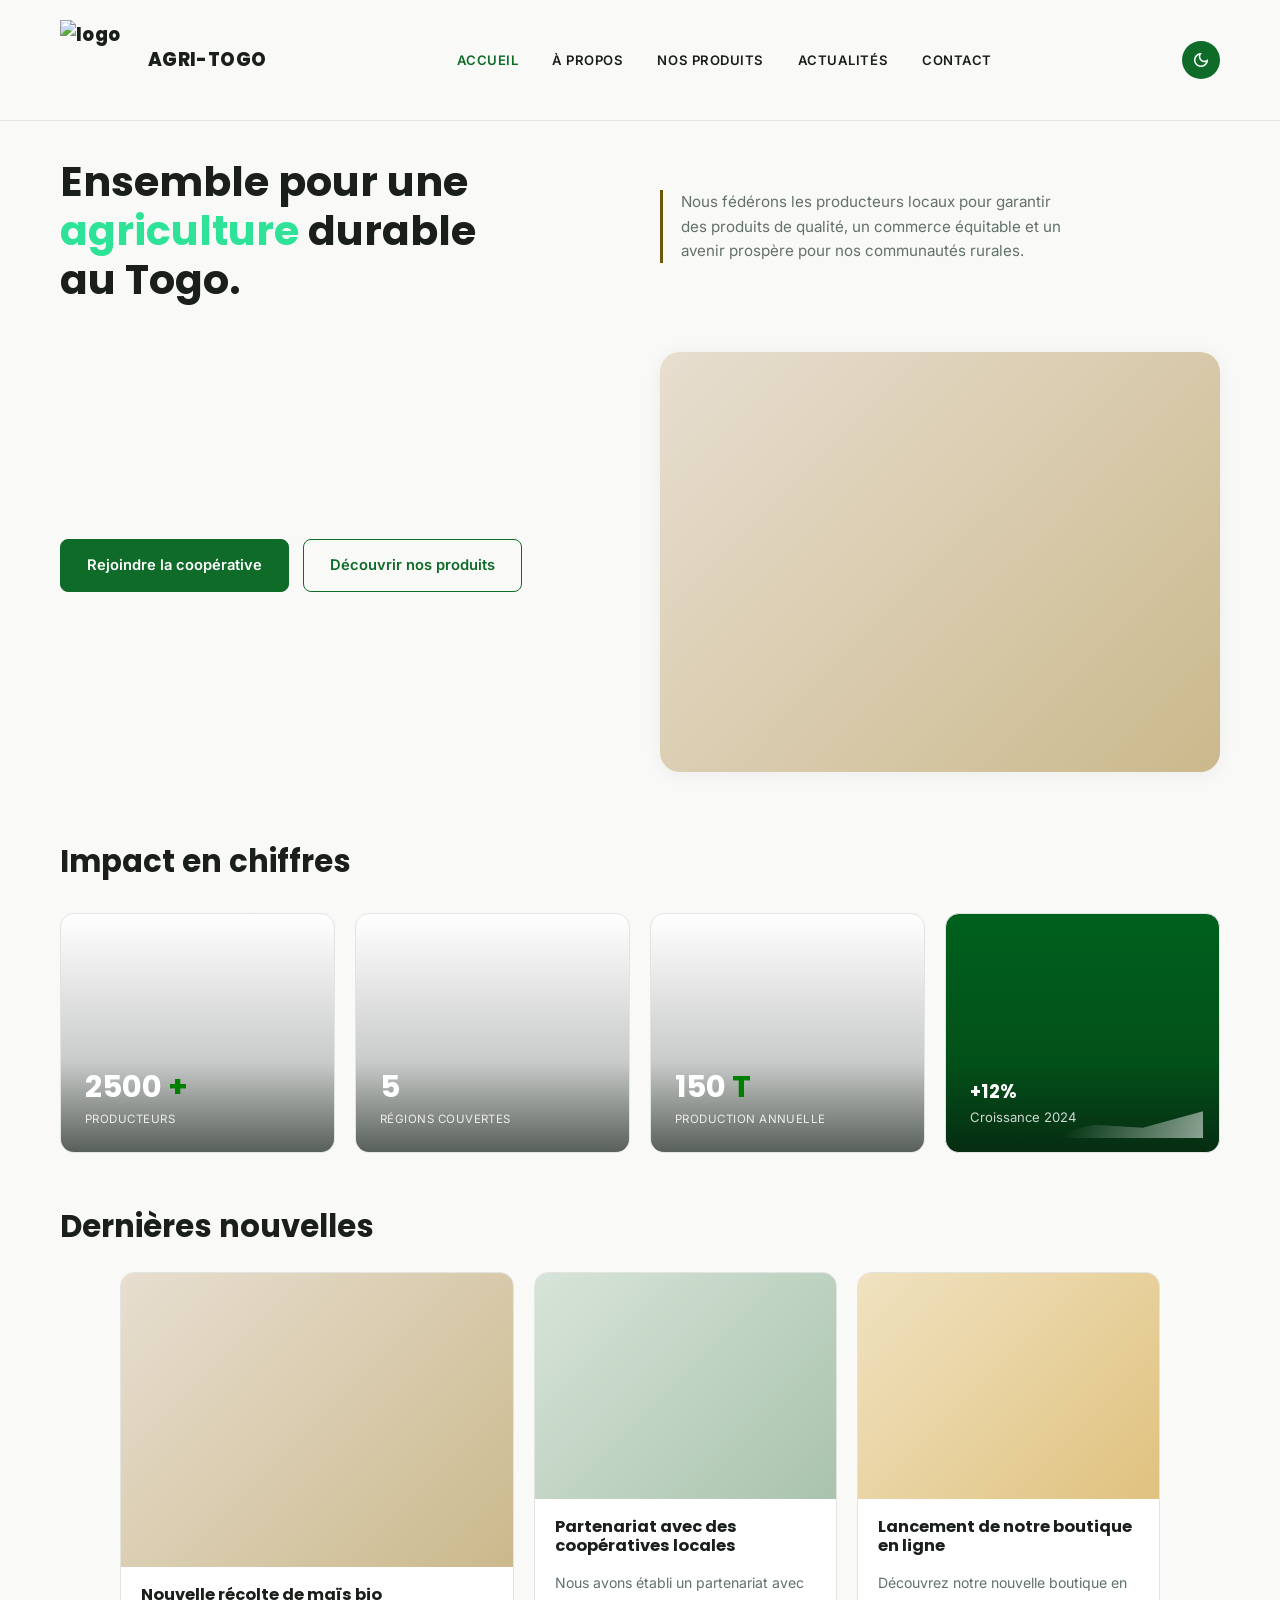
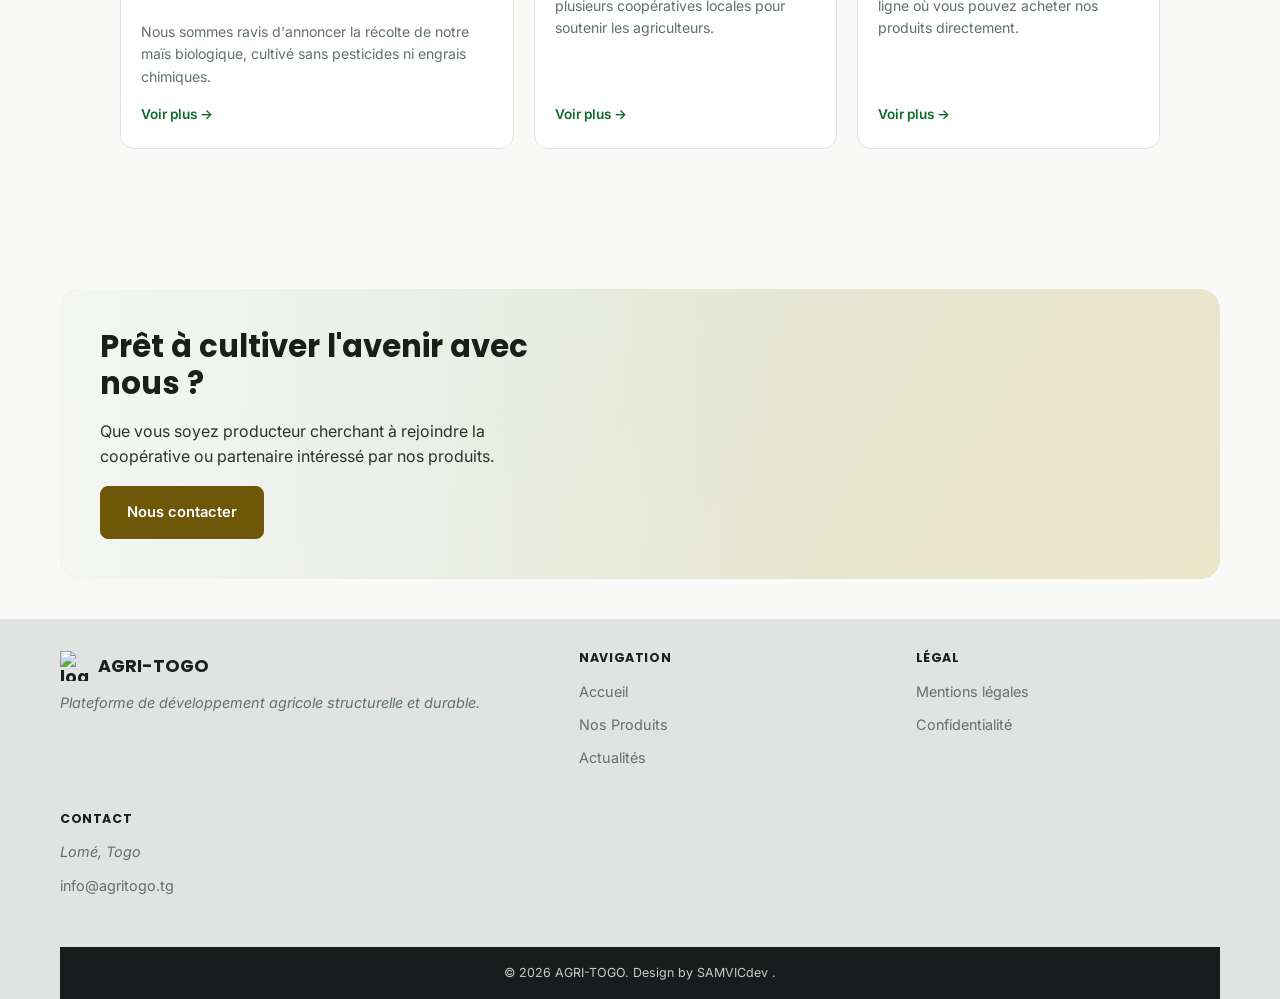
==== commit 6873ee4d: "chore: mise a jour du .gitignore pour ignorer les exports et reçus PDF" ====
--- a/agro/index.html
+++ b/agro/index.html
@@ -37,7 +37,7 @@
     <main>
         <!-- Section principale -->
         <section class="section-principale">
-            <h1>Ensemble pour une <strong style="color:rgba(3, 221, 130, 0.823)1;">agriculture</strong> durable au Togo.</h1>
+            <h1>Ensemble pour une <strong style="color:rgba(3, 221, 130, 0.823);">agriculture</strong> durable au Togo.</h1>
             <p>Nous fédérons les producteurs locaux pour garantir des produits de qualité, un commerce équitable et un avenir prospère pour nos communautés rurales.</p>
             <div class="groupe-boutons">
                 <a href="apropos.html" class="bouton">Rejoindre la coopérative</a>
@@ -127,7 +127,7 @@
                 <a href="mailto:info@agritogo.tg">info@agritogo.tg</a>
             </div>
         </div>
-        <p class="copyright">© 2023 AGRI-TOGO. Design by SAMVICdev .</p>
+        <p class="copyright">© 2026 AGRI-TOGO. Design by SAMVICdev .</p>
     </footer>
 
     <script src="js/script.js"></script>
--- a/agro/style.css
+++ b/agro/style.css
@@ -404,7 +404,7 @@
 
 .pied-de-page {
   background-color: var(--fond-gris-footer);
-  padding-top: 48px;
+  padding-top: 32px;
 }
 
 .grille-footer {
@@ -467,14 +467,15 @@
 body.page-accueil .section-principale {
   display: grid;
   grid-template-columns: 1fr 1fr;
-  gap: 56px;
+  gap: 40px;
   align-items: center;
-  padding-top: 64px;
-  padding-bottom: 64px;
+  padding-top: 36px;
+  padding-bottom: 36px;
 }
 
 body.page-accueil .section-principale h1 {
   max-width: 480px;
+  margin-bottom: 8px;
 }
 
 /* Met en avant le mot "agriculture" au sein du H1 — nécessite un <span>
@@ -490,8 +491,8 @@
 
 body.page-accueil .groupe-boutons {
   display: flex;
-  gap: 16px;
-  margin-top: 8px;
+  gap: 14px;
+  margin-top: 6px;
   flex-wrap: wrap;
 }
 
@@ -512,8 +513,8 @@
 
 /* ---- Impact en chiffres ---- */
 body.page-accueil .section-chiffres {
-  padding-top: 70px;
-  padding-bottom: 20px;
+  padding-top: 36px;
+  padding-bottom: 16px;
 }
 
 body.page-accueil .section-chiffres h2 {
@@ -554,7 +555,7 @@
   color: var(--blanc);
   position: relative;
   overflow: hidden;
-  min-height: 280px;
+  min-height: 240px;
 }
 
 body.page-accueil .carte-chiffre:last-child h3 {
@@ -589,7 +590,7 @@
 body.page-accueil .carte-chiffre {
   position: relative;
   overflow: hidden;
-  min-height: 280px;
+  min-height: 240px;
   background-size: cover;
   background-position: center;
   display: flex;
@@ -644,18 +645,18 @@
 
 /* ---- Dernières nouvelles (accueil) ---- */
 body.page-accueil .section-actualites {
-  padding-top: 80px;
-  padding-bottom: 30px;
+  padding-top: 40px;
+  padding-bottom: 20px;
 }
 
 body.page-accueil .section-actualites h2 {
-  margin-bottom: 26px;
+  margin-bottom: 16px;
 }
 
 body.page-accueil .grille-actualites {
   display: grid;
   grid-template-columns: 1.3fr 1fr 1fr;
-  gap: 24px;
+  gap: 20px;
 }
 
 body.page-accueil .carte-actualite {
@@ -724,13 +725,13 @@
 
 /* ---- Appel à l'action (bannière photo) ---- */
 body.page-accueil .section-cta {
-  margin: 90px 60px 60px;
-  padding: 60px;
+  margin: 50px 60px 40px;
+  padding: 40px;
   border-radius: var(--rayon-l);
   position: relative;
   overflow: hidden;
   color: var(--texte-fonce);
-  min-height: 320px;
+  min-height: 260px;
   display: flex;
   flex-direction: column;
   justify-content: center;
@@ -788,8 +789,8 @@
 body.page-apropos .section-apropos {
   position: relative;
   text-align: center;
-  padding-top: 110px;
-  padding-bottom: 90px;
+  padding-top: 55px;
+  padding-bottom: 50px;
   color: var(--texte-fonce);
   overflow: hidden;
 }
@@ -830,8 +831,8 @@
 
 /* ---- Notre Mission ---- */
 body.page-apropos .section-mission {
-  padding-top: 60px;
-  padding-bottom: 70px;
+  padding-top: 36px;
+  padding-bottom: 36px;
 }
 
 .contenu-mission {
@@ -864,9 +865,9 @@
 
 .statistiques-mission {
   display: flex;
-  gap: 48px;
-  margin-top: 28px;
-  padding-top: 24px;
+  gap: 36px;
+  margin-top: 20px;
+  padding-top: 16px;
   border-top: 1px solid var(--bordure);
 }
 
@@ -889,8 +890,8 @@
 /* ---- Notre Vision ---- */
 body.page-apropos .section-vision {
   background-color: var(--vert-clair-fond);
-  padding-top: 70px;
-  padding-bottom: 80px;
+  padding-top: 40px;
+  padding-bottom: 45px;
   text-align: center;
 }
 
@@ -958,8 +959,8 @@
 
 /* ---- L'Équipe ---- */
 body.page-apropos .section-equipe {
-  padding-top: 80px;
-  padding-bottom: 90px;
+  padding-top: 40px;
+  padding-bottom: 45px;
   text-align: center;
 }
 
@@ -969,7 +970,7 @@
 
 body.page-apropos .section-equipe .intro-equipe {
   max-width: 560px;
-  margin: 0 auto 44px;
+  margin: 0 auto 28px;
 }
 
 .grille-equipe {
@@ -1048,7 +1049,7 @@
 
 .conclusion-equipe {
   max-width: 620px;
-  margin: 44px auto 0;
+  margin: 28px auto 0;
   font-family: var(--police-titres);
   font-weight: 600;
   font-size: 1.02rem;
@@ -1058,8 +1059,8 @@
 /* ---- Nos Valeurs ---- */
 body.page-apropos .section-valeurs {
   background-color: var(--fond-gris);
-  padding-top: 70px;
-  padding-bottom: 70px;
+  padding-top: 40px;
+  padding-bottom: 40px;
   text-align: center;
 }
 
@@ -1074,10 +1075,10 @@
 
 .grille-valeurs {
   max-width: var(--largeur-max);
-  margin: 40px auto 0;
+  margin: 28px auto 0;
   display: grid;
   grid-template-columns: repeat(4, 1fr);
-  gap: 20px;
+  gap: 16px;
   text-align: left;
 }
 
@@ -1146,8 +1147,8 @@
 
 /* ---- Zones d'intervention ---- */
 body.page-apropos .section-zones {
-  padding-top: 80px;
-  padding-bottom: 90px;
+  padding-top: 40px;
+  padding-bottom: 45px;
 }
 
 .section-zones {
@@ -1163,10 +1164,10 @@
 }
 
 .liste-zones {
-  margin: 20px 0 28px;
+  margin: 14px 0 20px;
   display: flex;
   flex-direction: column;
-  gap: 10px;
+  gap: 8px;
 }
 
 .liste-zones li {
@@ -1200,8 +1201,8 @@
 body.page-produit .section-produits {
   text-align: center;
   background-color: var(--vert-clair-fond);
-  padding-top: 70px;
-  padding-bottom: 70px;
+  padding-top: 40px;
+  padding-bottom: 40px;
 }
 
 body.page-produit .section-produits > p:first-child {
@@ -1262,8 +1263,8 @@
   display: grid;
   grid-template-columns: repeat(4, 1fr);
   gap: 22px;
-  padding-top: 40px;
-  padding-bottom: 70px;
+  padding-top: 28px;
+  padding-bottom: 40px;
 }
 
 .carte-produit {
@@ -1377,8 +1378,8 @@
 
 /* ---- Article à la une ---- */
 body.page-actualite .article-une {
-  padding-top: 20px;
-  padding-bottom: 90px;
+  padding-top: 14px;
+  padding-bottom: 40px;
 }
 
 .carte-article-une {
@@ -1387,7 +1388,7 @@
   margin: 0 auto;
   border-radius: var(--rayon-l);
   overflow: hidden;
-  min-height: 400px;
+  min-height: 340px;
   display: flex;
   align-items: center;
 }
@@ -1410,7 +1411,7 @@
   background-color: var(--surface);
   border-radius: var(--rayon-m);
   box-shadow: var(--ombre-flottante);
-  padding: 36px;
+  padding: 28px;
   max-width: 420px;
   margin-left: 46%;
 }
@@ -1460,7 +1461,7 @@
   display: flex;
   justify-content: space-between;
   align-items: center;
-  margin-bottom: 30px;
+  margin-bottom: 20px;
   flex-wrap: wrap;
   gap: 16px;
 }
@@ -1556,10 +1557,10 @@
 /* ---- Newsletter ---- */
 .section-newsletter {
   max-width: var(--largeur-max);
-  margin: 0 auto 80px;
+  margin: 0 auto 40px;
   background-color: var(--vert-fonce);
   border-radius: var(--rayon-l);
-  padding: 48px 60px;
+  padding: 32px 40px;
   text-align: center;
   color: var(--blanc);
 }
@@ -1571,7 +1572,7 @@
 .section-newsletter p {
   color: rgba(255, 255, 255, 0.82);
   max-width: 480px;
-  margin: 0 auto 24px;
+  margin: 0 auto 16px;
 }
 
 .formulaire-newsletter {
@@ -1606,11 +1607,11 @@
 /* ---- Événements à venir ---- */
 .section-evenements {
   max-width: var(--largeur-max);
-  margin: 0 auto 90px;
+  margin: 0 auto 50px;
 }
 
 .section-evenements h2 {
-  margin-bottom: 20px;
+  margin-bottom: 14px;
 }
 
 .carte-evenement {
@@ -1678,8 +1679,8 @@
 
 body.page-contact .section-contact {
   position: relative;
-  padding-top: 90px;
-  padding-bottom: 70px;
+  padding-top: 50px;
+  padding-bottom: 45px;
   overflow: hidden;
 }
 
@@ -1717,7 +1718,7 @@
   display: grid;
   grid-template-columns: 0.85fr 1fr;
   gap: 32px;
-  padding-bottom: 90px;
+  padding-bottom: 50px;
   align-items: start;
 }
 
@@ -2112,7 +2113,7 @@
    ========================================================================== */
 
 .section-carrousel {
-  padding-top: 54px;
+  padding-top: 30px;
 }
 
 .carrousel {
